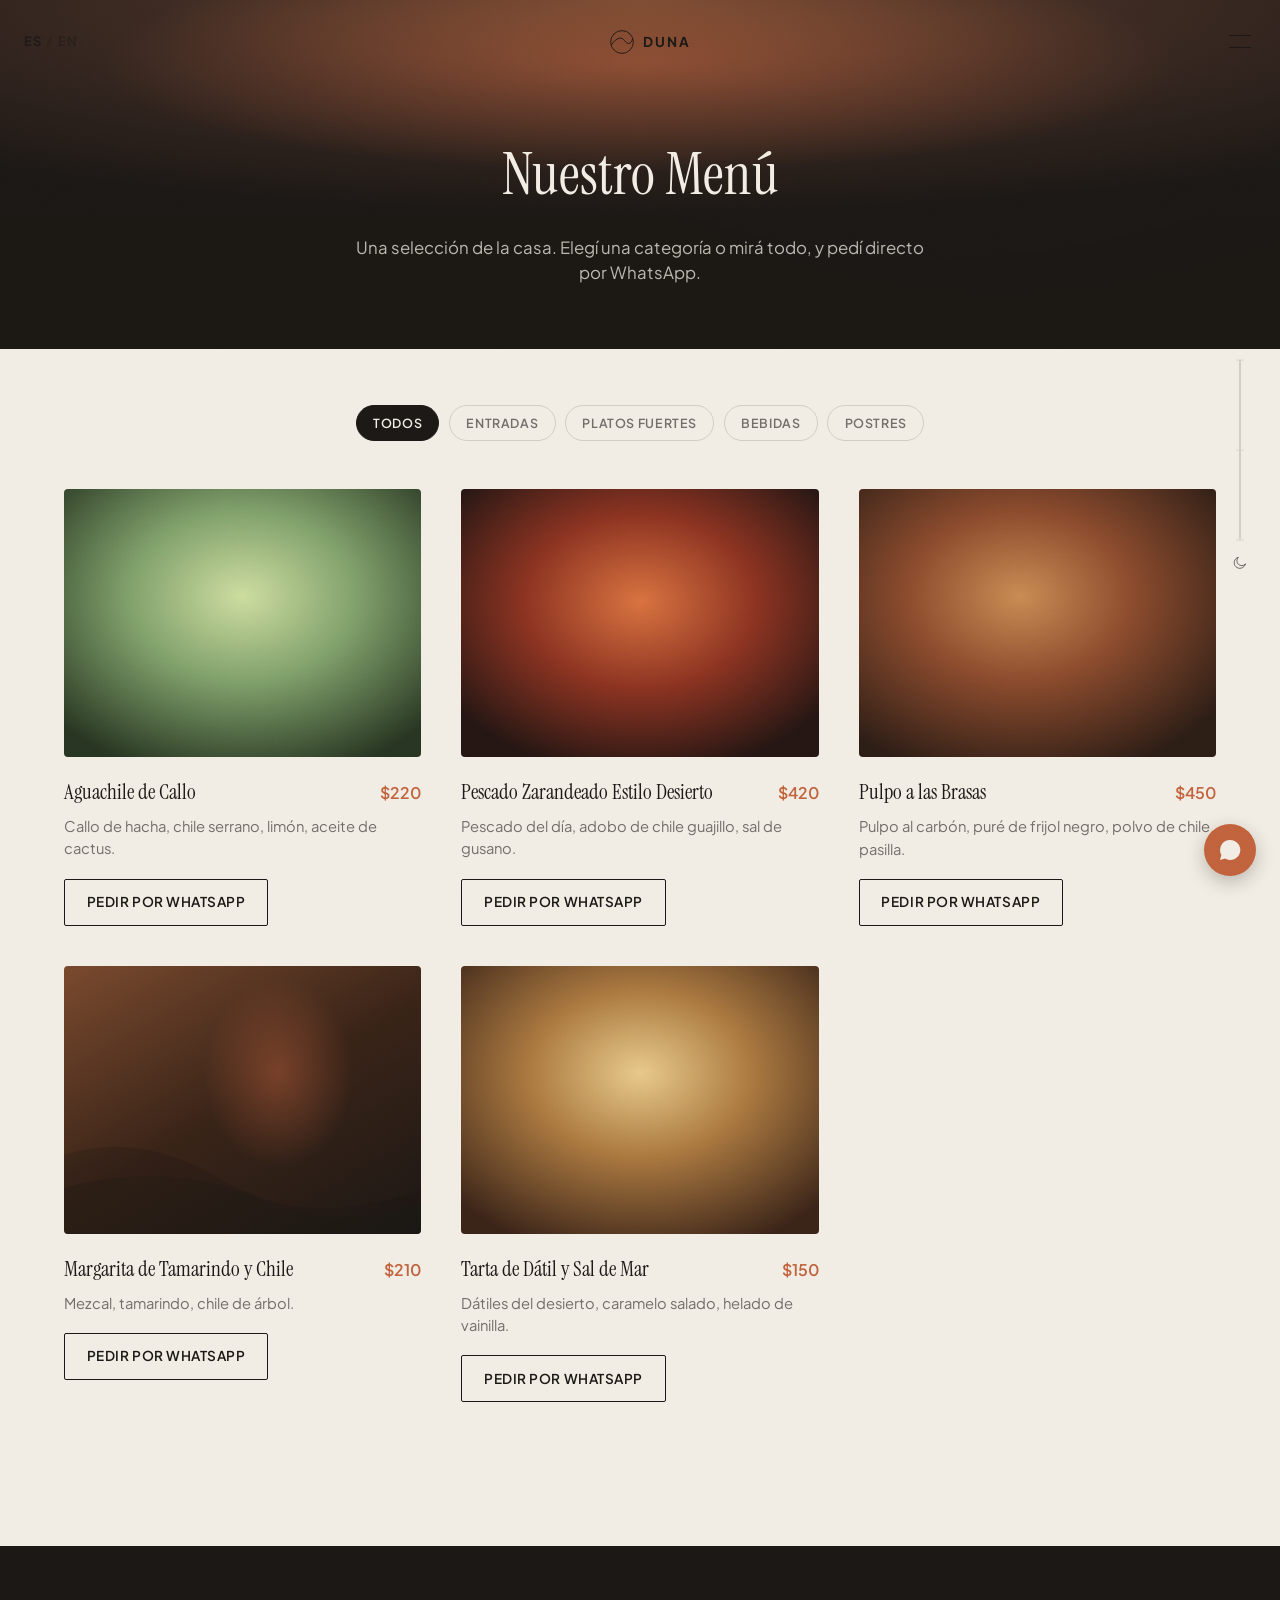
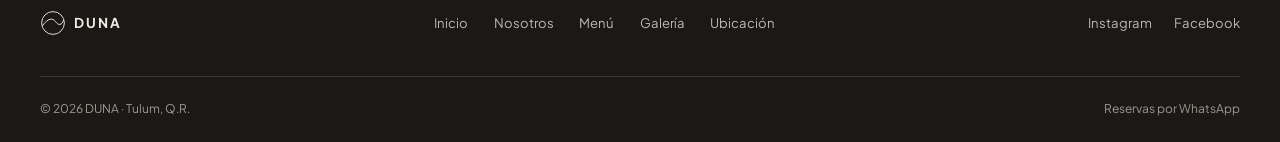
==== menu.html @ 4fc7c381 "Menú como página aparte, daybar con contraste dinámico, mobile más grande - Daybar: reemplaza texto " ====
<!DOCTYPE html>
<html lang="es">
<head>
<meta charset="UTF-8">
<meta name="viewport" content="width=device-width, initial-scale=1.0">
<title>Menú — DUNA</title>
<meta name="description" content="Menú de DUNA: cocina de autor en Tulum donde el desierto se encuentra con el mar. Pedí por WhatsApp.">
<link rel="icon" href="data:,">
<link rel="preconnect" href="https://fonts.googleapis.com">
<link rel="preconnect" href="https://fonts.gstatic.com" crossorigin>
<link href="https://fonts.googleapis.com/css2?family=Instrument+Serif:ital@0&family=Plus+Jakarta+Sans:wght@400;500;600;700&display=swap" rel="stylesheet">
<link rel="stylesheet" href="css/styles.css">
</head>
<body>

<svg style="display:none" aria-hidden="true">
  <symbol id="arc-motif" viewBox="0 0 120 32">
    <path d="M2 26 C 22 2, 42 2, 62 16 C 82 30, 102 30, 118 8" />
  </symbol>
</svg>

<div class="grain" aria-hidden="true"></div>

<div class="scroll-progress-mobile" aria-hidden="true"><span id="scrollProgressFill"></span></div>

<header class="site-header" id="siteHeader">
  <div class="header-inner">
    <button class="lang-toggle" id="langToggle" aria-label="Cambiar idioma / Change language">
      <span class="lang-opt" data-lang-btn="es">ES</span>
      <span class="lang-sep">/</span>
      <span class="lang-opt" data-lang-btn="en">EN</span>
    </button>

    <a href="index.html#inicio" class="header-logo" aria-label="DUNA — inicio">
      <svg class="logo-mark" viewBox="0 0 40 40" aria-hidden="true">
        <circle cx="20" cy="20" r="17.5"/>
        <path d="M4 24 C 12 12, 20 12, 24 18 C 28 24, 34 24, 36 16"/>
      </svg>
      <span class="logo-word">DUNA</span>
    </a>

    <button class="menu-toggle" id="menuToggle" aria-expanded="false" aria-controls="navOverlay" aria-label="Abrir menú">
      <span class="menu-toggle-lines"><span></span><span></span></span>
    </button>
  </div>
</header>

<aside class="daybar" id="dayBar" aria-hidden="true">
  <svg class="daybar-icon" viewBox="0 0 24 24" aria-hidden="true">
    <circle cx="12" cy="12" r="4"/>
    <path d="M12 2v3M12 19v3M4.2 4.2l2.1 2.1M17.7 17.7l2.1 2.1M2 12h3M19 12h3M4.2 19.8l2.1-2.1M17.7 6.3l2.1-2.1"/>
  </svg>
  <div class="daybar-track">
    <span class="daybar-tick" style="top:0%"></span>
    <span class="daybar-tick" style="top:50%"></span>
    <span class="daybar-tick" style="top:100%"></span>
    <div class="daybar-fill" id="dayFill" style="height:0%">
      <svg class="daybar-marker-arc" viewBox="0 0 24 8" aria-hidden="true"><path d="M1 6 C 6 1, 12 1, 23 6"/></svg>
    </div>
  </div>
  <svg class="daybar-icon" viewBox="0 0 24 24" aria-hidden="true">
    <path d="M20 14.5A8.5 8.5 0 1 1 9.5 4a7 7 0 0 0 10.5 10.5z"/>
  </svg>
</aside>

<div class="nav-overlay" id="navOverlay">
  <div class="nav-overlay-top">
    <a href="#" class="btn btn-outline nav-book" data-whatsapp="book">
      <span data-es="Reservar" data-en="Book now">Reservar</span>
    </a>
    <span class="nav-overlay-logo">DUNA</span>
    <button class="nav-close" id="navClose" aria-label="Cerrar menú">
      <svg viewBox="0 0 24 24" aria-hidden="true"><path d="M4 4l16 16M20 4L4 20"/></svg>
    </button>
  </div>

  <nav class="nav-links" aria-label="Navegación principal">
    <a href="index.html#inicio" class="nav-link" data-es="Inicio" data-en="Home">Inicio</a>
    <a href="index.html#nosotros" class="nav-link" data-es="Nosotros" data-en="About">Nosotros</a>
    <a href="menu.html" class="nav-link" data-es="Menú" data-en="Menu">Menú</a>
    <a href="index.html#galeria" class="nav-link" data-es="Galería" data-en="Gallery">Galería</a>
    <a href="index.html#eventos" class="nav-link" data-es="Eventos" data-en="Events">Eventos</a>
    <a href="index.html#ubicacion" class="nav-link" data-es="Ubicación" data-en="Location">Ubicación</a>
  </nav>

  <div class="nav-extra-links">
    <a href="https://instagram.com/duna.tulum" target="_blank" rel="noopener">INSTAGRAM ↗</a>
    <a href="#" data-whatsapp="gift"><span data-es="TARJETAS DE REGALO" data-en="GIFT CARDS">TARJETAS DE REGALO</span> ↗</a>
  </div>

  <div class="nav-feature">
    <div class="nav-feature-art art art--dune">
      <svg class="arc-icon big" viewBox="0 0 120 32" aria-hidden="true"><use href="#arc-motif"/></svg>
    </div>
    <div class="nav-feature-text">
      <span data-es="UN DIÁLOGO ENTRE" data-en="A DIALOGUE BETWEEN">UN DIÁLOGO ENTRE</span>
      <span data-es="MAR Y DESIERTO" data-en="SEA AND DESERT">MAR Y DESIERTO</span>
    </div>
  </div>
</div>

<main>

  <section class="menu-banner" data-daybar-theme="dark">
    <div class="art art--dusk menu-banner-art"></div>
    <div class="menu-banner-inner">
      <h1 data-es="Nuestro Menú" data-en="Our Menu">Nuestro Menú</h1>
      <p data-es="Una selección de la casa. Elegí una categoría o mirá todo, y pedí directo por WhatsApp." data-en="A house selection. Filter by category or see everything, and order straight through WhatsApp.">Una selección de la casa. Elegí una categoría o mirá todo, y pedí directo por WhatsApp.</p>
    </div>
  </section>

  <section class="section" data-daybar-theme="light" style="padding-top:3.5rem">
    <div class="menu-tabs" role="tablist" aria-label="Categorías del menú">
      <button class="menu-tab is-active" data-tab="all" data-es="Todos" data-en="All">Todos</button>
      <button class="menu-tab" data-tab="entradas" data-es="Entradas" data-en="Starters">Entradas</button>
      <button class="menu-tab" data-tab="fuertes" data-es="Platos Fuertes" data-en="Mains">Platos Fuertes</button>
      <button class="menu-tab" data-tab="bebidas" data-es="Bebidas" data-en="Drinks">Bebidas</button>
      <button class="menu-tab" data-tab="postres" data-es="Postres" data-en="Desserts">Postres</button>
    </div>

    <div class="dish-grid">

      <article class="dish-card" data-category="entradas">
        <div class="art art--dish-aguachile dish-card-art"></div>
        <div class="dish-card-row">
          <span class="dish-card-name" data-es="Aguachile de Callo" data-en="Bay Scallop Aguachile">Aguachile de Callo</span>
          <span class="dish-card-price">$220</span>
        </div>
        <p class="dish-card-desc" data-es="Callo de hacha, chile serrano, limón, aceite de cactus." data-en="Bay scallop, serrano chile, lime, cactus oil.">Callo de hacha, chile serrano, limón, aceite de cactus.</p>
        <a href="#" class="btn btn-outline" data-whatsapp="dish" data-dish-name="Aguachile de Callo">
          <span data-es="Pedir por WhatsApp" data-en="Order via WhatsApp">Pedir por WhatsApp</span>
        </a>
      </article>

      <article class="dish-card" data-category="fuertes">
        <div class="art art--dish-pescado dish-card-art"></div>
        <div class="dish-card-row">
          <span class="dish-card-name" data-es="Pescado Zarandeado Estilo Desierto" data-en="Desert-Style Zarandeado Fish">Pescado Zarandeado Estilo Desierto</span>
          <span class="dish-card-price">$420</span>
        </div>
        <p class="dish-card-desc" data-es="Pescado del día, adobo de chile guajillo, sal de gusano." data-en="Catch of the day, guajillo chile adobo, worm salt.">Pescado del día, adobo de chile guajillo, sal de gusano.</p>
        <a href="#" class="btn btn-outline" data-whatsapp="dish" data-dish-name="Pescado Zarandeado Estilo Desierto">
          <span data-es="Pedir por WhatsApp" data-en="Order via WhatsApp">Pedir por WhatsApp</span>
        </a>
      </article>

      <article class="dish-card" data-category="fuertes">
        <div class="art art--plate2 dish-card-art"></div>
        <div class="dish-card-row">
          <span class="dish-card-name" data-es="Pulpo a las Brasas" data-en="Charred Octopus">Pulpo a las Brasas</span>
          <span class="dish-card-price">$450</span>
        </div>
        <p class="dish-card-desc" data-es="Pulpo al carbón, puré de frijol negro, polvo de chile pasilla." data-en="Charcoal octopus, black bean purée, pasilla chile powder.">Pulpo al carbón, puré de frijol negro, polvo de chile pasilla.</p>
        <a href="#" class="btn btn-outline" data-whatsapp="dish" data-dish-name="Pulpo a las Brasas">
          <span data-es="Pedir por WhatsApp" data-en="Order via WhatsApp">Pedir por WhatsApp</span>
        </a>
      </article>

      <article class="dish-card" data-category="bebidas">
        <div class="art art--glass dish-card-art"></div>
        <div class="dish-card-row">
          <span class="dish-card-name" data-es="Margarita de Tamarindo y Chile" data-en="Tamarind &amp; Chile Margarita">Margarita de Tamarindo y Chile</span>
          <span class="dish-card-price">$210</span>
        </div>
        <p class="dish-card-desc" data-es="Mezcal, tamarindo, chile de árbol." data-en="Mezcal, tamarind, árbol chile.">Mezcal, tamarindo, chile de árbol.</p>
        <a href="#" class="btn btn-outline" data-whatsapp="dish" data-dish-name="Margarita de Tamarindo y Chile">
          <span data-es="Pedir por WhatsApp" data-en="Order via WhatsApp">Pedir por WhatsApp</span>
        </a>
      </article>

      <article class="dish-card" data-category="postres">
        <div class="art art--dish-tarta dish-card-art"></div>
        <div class="dish-card-row">
          <span class="dish-card-name" data-es="Tarta de Dátil y Sal de Mar" data-en="Date &amp; Sea Salt Tart">Tarta de Dátil y Sal de Mar</span>
          <span class="dish-card-price">$150</span>
        </div>
        <p class="dish-card-desc" data-es="Dátiles del desierto, caramelo salado, helado de vainilla." data-en="Desert dates, salted caramel, vanilla ice cream.">Dátiles del desierto, caramelo salado, helado de vainilla.</p>
        <a href="#" class="btn btn-outline" data-whatsapp="dish" data-dish-name="Tarta de Dátil y Sal de Mar">
          <span data-es="Pedir por WhatsApp" data-en="Order via WhatsApp">Pedir por WhatsApp</span>
        </a>
      </article>

    </div>
  </section>

</main>

<footer class="site-footer" data-daybar-theme="dark">
  <div class="footer-top">
    <div class="footer-brand">
      <svg class="logo-mark" viewBox="0 0 40 40" aria-hidden="true">
        <circle cx="20" cy="20" r="17.5"/>
        <path d="M4 24 C 12 12, 20 12, 24 18 C 28 24, 34 24, 36 16"/>
      </svg>
      <span class="logo-word">DUNA</span>
    </div>
    <nav class="footer-nav">
      <a href="index.html#inicio" data-es="Inicio" data-en="Home">Inicio</a>
      <a href="index.html#nosotros" data-es="Nosotros" data-en="About">Nosotros</a>
      <a href="menu.html" data-es="Menú" data-en="Menu">Menú</a>
      <a href="index.html#galeria" data-es="Galería" data-en="Gallery">Galería</a>
      <a href="index.html#ubicacion" data-es="Ubicación" data-en="Location">Ubicación</a>
    </nav>
    <div class="footer-social">
      <a href="https://instagram.com/duna.tulum" target="_blank" rel="noopener">Instagram</a>
      <a href="https://facebook.com/duna.tulum" target="_blank" rel="noopener">Facebook</a>
    </div>
  </div>
  <div class="footer-bottom">
    <span>© 2026 DUNA · Tulum, Q.R.</span>
    <span data-es="Reservas por WhatsApp" data-en="Reservations via WhatsApp">Reservas por WhatsApp</span>
  </div>
</footer>

<a href="#" class="whatsapp-float" id="whatsappFloat" data-whatsapp="book" aria-label="WhatsApp">
  <svg viewBox="0 0 24 24" aria-hidden="true">
    <path d="M17.5 14.4c-.3-.1-1.7-.9-2-1-.3-.1-.5-.1-.6.1-.2.3-.7 1-.9 1.1-.2.2-.3.2-.6.1-.3-.1-1.2-.4-2.3-1.4-.8-.7-1.4-1.6-1.6-1.9-.2-.3 0-.5.1-.6.1-.1.3-.3.4-.5.1-.2.2-.3.3-.5.1-.2 0-.4 0-.5C10.2 9 9.8 8 9.6 7.6c-.2-.4-.4-.3-.6-.3h-.5c-.2 0-.5.1-.7.3-.2.3-.9.9-.9 2.2s1 2.6 1.1 2.8c.1.2 2 3 4.8 4.2.7.3 1.2.5 1.6.6.7.2 1.3.2 1.8.1.5-.1 1.7-.7 2-1.4.2-.7.2-1.2.2-1.4-.1-.1-.3-.2-.6-.3z"/>
    <path d="M12 2a10 10 0 0 0-8.6 15L2 22l5.2-1.4A10 10 0 1 0 12 2z"/>
  </svg>
</a>

<script src="js/main.js"></script>
</body>
</html>
---- css/styles.css ----
/* ===== Variables ===== */
:root{
  --ink:#1c1815;
  --ink-70:rgba(28,24,21,.72);
  --ink-60:rgba(28,24,21,.6);
  --ink-15:rgba(28,24,21,.15);
  --cream:#f2ede4;
  --cream-soft:#e9e1d3;
  --terracotta:#c1633d;
  --terracotta-dark:#a14e30;
  --sand:#d8c9b3;
  --olive:#6b7355;
  --cream-70:rgba(242,237,228,.75);
  --cream-60:rgba(242,237,228,.6);
  --font-display:'Instrument Serif', Georgia, serif;
  --font-body:'Plus Jakarta Sans', -apple-system, sans-serif;
  --header-h:84px;
}

*,*::before,*::after{box-sizing:border-box}
html{scroll-behavior:smooth}
body{
  margin:0;
  background:var(--cream);
  color:var(--ink);
  font-family:var(--font-body);
  font-size:16px;
  line-height:1.5;
  -webkit-font-smoothing:antialiased;
}
h1,h2,h3{
  font-family:var(--font-display);
  font-weight:400;
  line-height:1.08;
  margin:0 0 .5em;
  letter-spacing:.002em;
}
p{margin:0 0 1em}
a{color:inherit;text-decoration:none}
ul{list-style:none;margin:0;padding:0}
dl{margin:0}
dt{font-weight:600;margin-top:1.1em;font-size:.8rem;letter-spacing:.06em;text-transform:uppercase;color:var(--ink-60)}
dd{margin:.2em 0 0}
img,svg{display:block;max-width:100%}
button{font:inherit;background:none;border:0;cursor:pointer;color:inherit;padding:0}
.muted{color:var(--ink-60)}

/* ===== Grain overlay ===== */
.grain{
  position:fixed;inset:0;pointer-events:none;z-index:9000;opacity:.035;
  mix-blend-mode:overlay;
  background-image:url("data:image/svg+xml;utf8,<svg xmlns='http://www.w3.org/2000/svg' width='140' height='140'><filter id='n'><feTurbulence type='fractalNoise' baseFrequency='0.85' numOctaves='2' stitchTiles='stitch'/></filter><rect width='100%25' height='100%25' filter='url(%23n)'/></svg>");
}

/* ===== Buttons ===== */
.btn{
  display:inline-flex;align-items:center;gap:.5em;
  padding:.9em 1.6em;
  border-radius:2px;
  font-size:.85rem;
  font-weight:600;
  letter-spacing:.04em;
  text-transform:uppercase;
  border:1px solid transparent;
  transition:background .2s ease, color .2s ease, border-color .2s ease;
}
.btn-primary{background:var(--terracotta);color:var(--cream);}
.btn-primary:hover{background:var(--terracotta-dark)}
.btn-outline{border-color:var(--ink);color:var(--ink)}
.btn-outline:hover{background:var(--ink);color:var(--cream)}
.btn-on-dark.btn-outline{border-color:var(--cream);color:var(--cream)}
.btn-on-dark.btn-outline:hover{background:var(--cream);color:var(--ink)}

.arc-icon{width:28px;height:8px}
.arc-icon path{fill:none;stroke:currentColor;stroke-width:1.6;stroke-linecap:round}
.arc-icon.big{width:100%;height:auto}

/* ===== Section rhythm ===== */
section[id]{scroll-margin-top:var(--header-h)}
.section{padding:7rem 1.5rem}
.section > h2{font-size:clamp(2rem,4vw,2.6rem);text-align:center;margin-bottom:2.5rem}

/* ===== Art panels (stand-ins for real photography) ===== */
.art{
  position:relative;
  overflow:hidden;
  background:var(--ink);
}
.art::after{
  content:"";position:absolute;inset:0;
  background-image:url("data:image/svg+xml;utf8,<svg xmlns='http://www.w3.org/2000/svg' width='140' height='140'><filter id='n'><feTurbulence type='fractalNoise' baseFrequency='0.85' numOctaves='2' stitchTiles='stitch'/></filter><rect width='100%25' height='100%25' filter='url(%23n)'/></svg>");
  opacity:.05;mix-blend-mode:overlay;pointer-events:none;
}
.art::before{content:"";position:absolute;left:0;right:0;bottom:0;height:38%;
  background-repeat:no-repeat;background-position:bottom center;background-size:140% auto;
  background-image:url("data:image/svg+xml;utf8,<svg xmlns='http://www.w3.org/2000/svg' viewBox='0 0 400 100'><path d='M0 70 C 60 20, 120 20, 180 55 C 240 90, 300 90, 400 40 L400 100 L0 100 Z' fill='rgba(28,24,21,0.35)'/><path d='M0 85 C 80 45, 160 45, 220 75 C 300 105, 340 70, 400 60 L400 100 L0 100 Z' fill='rgba(28,24,21,0.55)'/></svg>");
  opacity:.6;
}

.art--dusk{background:radial-gradient(120% 90% at 50% 0%, #6a4630 0%, #3c2a22 32%, var(--ink) 68%);}
.art--dusk::after{background-image:radial-gradient(60% 45% at 50% 18%, rgba(193,99,61,.55), transparent 70%);opacity:1;mix-blend-mode:normal;}

.art--interior{background:linear-gradient(160deg, #4a3a2c 0%, #221a15 60%, var(--ink) 100%);}
.art--interior::after{background-image:radial-gradient(45% 35% at 70% 25%, rgba(216,201,179,.35), transparent 70%);opacity:1;mix-blend-mode:normal;}

.art--plate{background:radial-gradient(75% 75% at 50% 45%, #d8c9b3 0%, #b98a5f 38%, #6b4530 66%, #2b1c14 100%);}
.art--plate::before{opacity:0}

.art--plate2{background:radial-gradient(70% 70% at 45% 40%, #c98a52 0%, #8a4a2c 45%, #2b1c14 100%);}
.art--plate2::before{opacity:0}

.art--dune{background:linear-gradient(160deg,#caa06b 0%, #935f38 45%, #3a2418 100%);}
.art--dune::before{opacity:.8}

.art--wave{background:linear-gradient(170deg,#3f5450 0%, #223330 55%, var(--ink) 100%);}
.art--wave::after{
  background-image:url("data:image/svg+xml;utf8,<svg xmlns='http://www.w3.org/2000/svg' viewBox='0 0 200 100'><path d='M0 20 Q 25 5 50 20 T 100 20 T 150 20 T 200 20' stroke='rgba(242,237,228,0.25)' fill='none' stroke-width='1.4'/><path d='M0 45 Q 25 30 50 45 T 100 45 T 150 45 T 200 45' stroke='rgba(242,237,228,0.2)' fill='none' stroke-width='1.4'/><path d='M0 70 Q 25 55 50 70 T 100 70 T 150 70 T 200 70' stroke='rgba(242,237,228,0.15)' fill='none' stroke-width='1.4'/></svg>");
  opacity:1;mix-blend-mode:normal;background-size:cover;
}

.art--glass{background:linear-gradient(150deg,#7a4a2e 0%, #3a2418 50%, var(--ink) 100%);}
.art--glass::after{background-image:radial-gradient(30% 50% at 60% 40%, rgba(193,99,61,.45), transparent 70%);opacity:1;mix-blend-mode:normal;}

.art--interior2{background:linear-gradient(200deg,#5c4632 0%, #2a2018 55%, var(--ink) 100%);}
.art--interior2::after{background-image:radial-gradient(50% 40% at 30% 70%, rgba(107,115,85,.3), transparent 70%);opacity:1;mix-blend-mode:normal;}

.art--citrus{background:radial-gradient(65% 65% at 55% 45%, #e0b25a 0%, #c1633d 50%, #3a2418 100%);}
.art--citrus::before{opacity:0}

.art--dish-aguachile{background:radial-gradient(70% 70% at 50% 40%, #cddd9e 0%, #7fa06a 45%, #263420 100%);}
.art--dish-aguachile::before{opacity:0}

.art--dish-pescado{background:radial-gradient(65% 65% at 50% 42%, #d9713f 0%, #8a3220 50%, #241512 100%);}
.art--dish-pescado::before{opacity:0}

.art--dish-tarta{background:radial-gradient(70% 70% at 50% 40%, #e8c98a 0%, #a9773f 45%, #3a2418 100%);}
.art--dish-tarta::before{opacity:0}

/* ===== Header ===== */
.site-header{
  position:fixed;top:0;left:0;right:0;z-index:200;
  height:var(--header-h);
  display:flex;align-items:center;
  transition:background .25s ease, box-shadow .25s ease;
}
.site-header.scrolled{
  background:var(--cream-70);
  backdrop-filter:blur(10px);
  box-shadow:0 1px 0 var(--ink-15);
}
.header-inner{
  width:100%;max-width:1400px;margin:0 auto;padding:0 1.5rem;
  display:flex;align-items:center;justify-content:space-between;
}
.lang-toggle{display:flex;align-items:center;gap:.4em;font-size:.8rem;font-weight:600;letter-spacing:.05em}
.lang-opt{opacity:.45;transition:opacity .2s ease}
.lang-opt.active{opacity:1}
.lang-sep{opacity:.35}

.header-logo{display:flex;align-items:center;gap:.5em}
.logo-mark{width:26px;height:26px}
.logo-mark circle{fill:none;stroke:currentColor;stroke-width:1.4}
.logo-mark path{fill:none;stroke:currentColor;stroke-width:1.4;stroke-linecap:round}
.logo-word{font-family:var(--font-body);font-weight:700;font-size:.85rem;letter-spacing:.14em}

.menu-toggle{width:32px;height:32px;display:flex;align-items:center;justify-content:center}
.menu-toggle-lines{position:relative;width:22px;height:14px}
.menu-toggle-lines span{
  position:absolute;left:0;right:0;height:1.4px;background:currentColor;
  transition:transform .3s ease, top .3s ease, opacity .3s ease;
}
.menu-toggle-lines span:first-child{top:0}
.menu-toggle-lines span:last-child{top:12px}
.menu-toggle[aria-expanded="true"] .menu-toggle-lines span:first-child{top:6px;transform:rotate(45deg)}
.menu-toggle[aria-expanded="true"] .menu-toggle-lines span:last-child{top:6px;transform:rotate(-45deg)}

/* ===== Day / scroll progress bar ===== */
.daybar{
  position:fixed;right:2rem;top:50%;transform:translateY(-50%);
  z-index:150;
  display:flex;flex-direction:column;align-items:center;gap:.9rem;
  color:var(--ink-70);
  pointer-events:none;
  transition:color .3s ease;
}
.daybar.is-dark{color:var(--cream-70)}
.daybar-icon{width:16px;height:16px;flex-shrink:0}
.daybar-icon circle,.daybar-icon path{fill:none;stroke:currentColor;stroke-width:1.3;stroke-linecap:round}
.daybar-track{position:relative;width:2px;height:180px;background:currentColor;opacity:.2;border-radius:2px}
.daybar-tick{position:absolute;left:-3px;width:8px;height:1px;background:currentColor;opacity:.7}
.daybar-fill{
  position:absolute;left:0;top:0;width:100%;height:0%;
  background:currentColor;opacity:1;border-radius:2px;
  transition:height .05s linear;
}
.daybar-marker-arc{
  position:absolute;left:50%;bottom:0;transform:translate(-50%,50%);
  width:22px;height:8px;color:var(--terracotta);
}
.daybar-marker-arc path{fill:none;stroke:currentColor;stroke-width:2;stroke-linecap:round}

.scroll-progress-mobile{display:none}

body.nav-locked .daybar{opacity:0;pointer-events:none}

/* ===== Fullscreen nav overlay ===== */
.nav-overlay{
  position:fixed;inset:0;z-index:500;
  background:var(--cream);
  display:flex;flex-direction:column;
  padding:1.5rem;
  opacity:0;visibility:hidden;transform:translateY(-8px);
  transition:opacity .35s ease, transform .35s ease, visibility 0s linear .35s;
  overflow-y:auto;
}
.nav-overlay.is-open{
  opacity:1;visibility:visible;transform:translateY(0);
  transition:opacity .35s ease, transform .35s ease;
}
.nav-overlay-top{
  display:flex;align-items:center;justify-content:space-between;
  padding-bottom:1.5rem;border-bottom:1px solid var(--ink-15);
}
.nav-overlay-logo{font-family:var(--font-display);font-size:1.4rem;letter-spacing:.06em}
.nav-close{width:32px;height:32px;display:flex;align-items:center;justify-content:center}
.nav-close svg{width:20px;height:20px}
.nav-close path{fill:none;stroke:currentColor;stroke-width:1.6;stroke-linecap:round}

.nav-links{
  display:flex;flex-direction:column;align-items:center;
  gap:.4rem;padding:2.5rem 0 1.5rem;
}
.nav-link{
  font-family:var(--font-display);
  font-size:clamp(1.8rem,5vw,2.6rem);
  padding:.25em 0;
  position:relative;
  transition:opacity .2s ease;
}
.nav-link::after{
  content:"";position:absolute;left:8%;right:8%;bottom:.12em;height:6px;
  background-image:url("data:image/svg+xml;utf8,<svg xmlns='http://www.w3.org/2000/svg' viewBox='0 0 120 12'><path d='M2 8 C 20 2, 40 2, 60 7 C 80 12, 100 12, 118 4' fill='none' stroke='%23c1633d' stroke-width='2'/></svg>");
  background-repeat:no-repeat;background-size:100% 100%;
  opacity:0;transform:scaleX(.85);transform-origin:center;
  transition:opacity .2s ease, transform .2s ease;
}
.nav-link:hover::after,.nav-link:focus-visible::after{opacity:1;transform:scaleX(1)}

.nav-extra-links{
  display:flex;justify-content:center;gap:2rem;
  font-size:.78rem;font-weight:600;letter-spacing:.08em;
  padding-bottom:2rem;color:var(--ink-60);
}

.nav-feature{
  position:relative;margin-top:auto;border-radius:4px;overflow:hidden;
  min-height:220px;display:flex;align-items:center;justify-content:center;
}
.nav-feature-art{position:absolute;inset:0}
.nav-feature-art .arc-icon.big{position:absolute;left:50%;top:50%;width:60%;transform:translate(-50%,-50%);color:var(--cream);opacity:.9}
.nav-feature-text{
  position:relative;z-index:2;width:100%;
  display:flex;justify-content:space-between;align-items:center;
  padding:0 1.5rem;color:var(--cream);
  font-size:.75rem;font-weight:600;letter-spacing:.1em;text-transform:uppercase;
}

/* ===== Hero ===== */
.hero{
  position:relative;min-height:100vh;
  display:flex;align-items:flex-end;
  overflow:hidden;
}
.hero-art{position:absolute;inset:0}
.hero-content{
  position:relative;z-index:2;
  padding:0 1.5rem 6rem;
  max-width:640px;
  color:var(--cream);
}
.hero-content h1{font-size:clamp(2.6rem,6.5vw,4.6rem);color:var(--cream)}
.hero-content p{color:var(--cream-70);font-size:1.05rem;max-width:38ch}
.hero-scroll-cue{
  position:absolute;left:1.5rem;bottom:2rem;z-index:2;
  display:flex;align-items:center;gap:.6rem;
  color:var(--cream-60);font-size:.72rem;letter-spacing:.08em;text-transform:uppercase;
}
.hero-scroll-cue .arc-icon{color:var(--cream-60)}

/* ===== About ===== */
.about-grid{
  max-width:1200px;margin:0 auto;
  display:grid;grid-template-columns:.9fr 1.1fr;gap:4rem;align-items:center;
}
.about-art{aspect-ratio:4/5;border-radius:4px}
.about-copy h2{font-size:clamp(2rem,4.2vw,2.8rem)}
.about-copy p{font-size:1.05rem;max-width:52ch}
.about-stats{display:flex;gap:2.5rem;margin-top:2rem;flex-wrap:wrap}
.about-stats strong{display:block;font-family:var(--font-display);font-size:2rem}
.about-stats span{font-size:.78rem;color:var(--ink-60);max-width:14ch;display:block}

/* ===== Menu preview (home) ===== */
.menu-preview{background:var(--terracotta);color:var(--cream);padding:0}
.menu-preview-grid{display:grid;grid-template-columns:.85fr 1.15fr}
.menu-preview-art{min-height:440px}
.menu-preview-content{padding:5.5rem 4rem}
.eyebrow{
  display:block;font-size:.75rem;font-weight:700;letter-spacing:.14em;
  text-transform:uppercase;color:var(--cream-70);margin-bottom:1rem;
}
.menu-preview-content h2{font-size:clamp(2.2rem,4.4vw,3.2rem);color:var(--cream);max-width:14ch}
.menu-intro{color:var(--cream-70);font-size:1.05rem;max-width:52ch;margin-bottom:2.5rem}
.menu-preview-list{border-top:1px solid rgba(242,237,228,.25);margin-bottom:2.5rem}
.menu-preview-list li{
  display:flex;justify-content:space-between;gap:1rem;
  padding:1rem 0;border-bottom:1px solid rgba(242,237,228,.18);font-weight:600;
}
.menu-preview-list .menu-item-price{color:var(--cream-70);white-space:nowrap}

/* ===== Menu page (menu.html): banner, tabs, dish cards ===== */
.menu-banner{position:relative;overflow:hidden;padding:9rem 1.5rem 4rem;color:var(--cream)}
.menu-banner-art{position:absolute;inset:0}
.menu-banner-inner{position:relative;z-index:2;max-width:700px;margin:0 auto;text-align:center}
.menu-banner-inner h1{color:var(--cream);font-size:clamp(2.4rem,5.5vw,3.6rem)}
.menu-banner-inner p{color:var(--cream-70);font-size:1.05rem;max-width:48ch;margin:0 auto}

.menu-tabs{
  display:flex;flex-wrap:wrap;justify-content:center;gap:.6rem;
  max-width:1100px;margin:0 auto 3rem;padding:0 1.5rem;
}
.menu-tab{
  padding:.6em 1.3em;border:1px solid var(--ink-15);border-radius:999px;
  font-size:.78rem;font-weight:600;letter-spacing:.05em;text-transform:uppercase;
  color:var(--ink-60);transition:background .2s ease,color .2s ease,border-color .2s ease;
}
.menu-tab:hover{border-color:var(--ink)}
.menu-tab.is-active{background:var(--ink);border-color:var(--ink);color:var(--cream)}

.dish-grid{
  display:grid;grid-template-columns:repeat(3,1fr);gap:2.5rem;
  max-width:1200px;margin:0 auto;padding:0 1.5rem 2rem;
}
.dish-card{display:flex;flex-direction:column}
.dish-card.is-hidden{display:none}
.dish-card-art{aspect-ratio:4/3;border-radius:4px;margin-bottom:1.2rem}
.dish-card-row{display:flex;justify-content:space-between;gap:1rem;align-items:baseline}
.dish-card-name{font-family:var(--font-display);font-size:1.3rem}
.dish-card-price{font-weight:600;color:var(--terracotta);white-space:nowrap}
.dish-card-desc{color:var(--ink-60);font-size:.92rem;margin:.5rem 0 1.2rem}
.dish-card .btn{align-self:flex-start}

/* ===== Gallery ===== */
.gallery-scroll{
  display:flex;gap:1.2rem;overflow-x:auto;
  padding:.5rem 1.5rem 1.5rem;
  scroll-snap-type:x mandatory;
  max-width:1400px;margin:0 auto;
}
.gallery-item{
  flex:0 0 auto;width:min(72vw,340px);aspect-ratio:3/4;
  border-radius:4px;scroll-snap-align:start;position:relative;margin:0;
}
.gallery-item figcaption{
  position:absolute;left:1.1rem;bottom:1rem;z-index:2;
  color:var(--cream);font-size:.82rem;font-weight:600;letter-spacing:.02em;
}

/* ===== Events ===== */
.events-section{position:relative;color:var(--cream);padding:8rem 1.5rem;overflow:hidden}
.events-art{position:absolute;inset:0}
.events-inner{position:relative;z-index:2;max-width:640px;margin:0 auto;text-align:center}
.events-inner h2{color:var(--cream)}
.events-inner p{color:var(--cream-70);font-size:1.05rem}
.events-inner .btn{margin-top:1rem}

/* ===== Location ===== */
.location-grid{
  max-width:1200px;margin:0 auto;
  display:grid;grid-template-columns:.8fr 1.2fr;gap:4rem;align-items:start;
}
.location-info .btn{margin-top:2rem}
.location-map{aspect-ratio:4/3;border-radius:4px;overflow:hidden;border:1px solid var(--ink-15);background:var(--sand)}
.location-map iframe{width:100%;height:100%;border:0;filter:grayscale(.15) contrast(1.02)}

/* ===== Footer ===== */
.site-footer{background:var(--ink);color:var(--cream);padding:4rem 1.5rem 1.5rem}
.footer-top{
  max-width:1200px;margin:0 auto;
  display:flex;flex-wrap:wrap;gap:2.5rem;justify-content:space-between;align-items:center;
  padding-bottom:2.5rem;border-bottom:1px solid rgba(242,237,228,.15);
}
.footer-brand{display:flex;align-items:center;gap:.5em}
.footer-brand .logo-word{letter-spacing:.14em;font-size:.85rem;font-weight:700}
.footer-nav{display:flex;gap:1.6rem;flex-wrap:wrap;font-size:.82rem;color:var(--cream-70)}
.footer-social{display:flex;gap:1.4rem;font-size:.82rem;color:var(--cream-70)}
.footer-bottom{
  max-width:1200px;margin:0 auto;padding-top:1.4rem;
  display:flex;justify-content:space-between;flex-wrap:wrap;gap:.5rem;
  font-size:.75rem;color:var(--cream-60);
}

/* ===== WhatsApp float ===== */
.whatsapp-float{
  position:fixed;right:1.5rem;bottom:1.5rem;z-index:180;
  width:52px;height:52px;border-radius:50%;
  background:var(--terracotta);color:var(--cream);
  display:flex;align-items:center;justify-content:center;
  box-shadow:0 6px 18px rgba(28,24,21,.25);
  opacity:0;transform:translateY(12px) scale(.9);pointer-events:none;
  transition:opacity .25s ease, transform .25s ease, background .2s ease;
}
.whatsapp-float.visible{opacity:1;transform:translateY(0) scale(1);pointer-events:auto}
.whatsapp-float:hover{background:var(--terracotta-dark)}
.whatsapp-float svg{width:24px;height:24px;fill:currentColor}

/* ===== Responsive ===== */
@media (max-width:960px){
  .about-grid,.location-grid{grid-template-columns:1fr;gap:2.5rem}
  .about-art{aspect-ratio:16/9}
  .menu-preview-grid{grid-template-columns:1fr}
  .menu-preview-art{height:38vh;min-height:260px}
  .menu-preview-content{padding:3.5rem 1.75rem}
  .menu-banner-inner{padding:3.5rem 1.75rem}
  .dish-grid{grid-template-columns:repeat(2,1fr)}
}

@media (max-width:760px){
  :root{--header-h:68px}
  .daybar{display:none}
  .scroll-progress-mobile{
    display:block;position:fixed;top:var(--header-h);left:0;right:0;height:2px;
    background:var(--ink-15);z-index:150;
  }
  .scroll-progress-mobile span{display:block;height:100%;width:0;background:var(--terracotta);transition:width .05s linear}
  body.nav-locked .scroll-progress-mobile{opacity:0}
  .section{padding:4.5rem 1.25rem}
  .hero-content{padding:0 1.25rem 4.5rem}
  .about-stats{gap:1.6rem}
  .dish-grid{grid-template-columns:1fr;gap:2.2rem}
  .menu-banner{padding:8rem 1.25rem 3.5rem}

  /* barra superior con más área táctil y texto más legible */
  .lang-toggle{font-size:1rem;gap:.5em;padding:.5em .2em}
  .logo-mark{width:30px;height:30px}
  .menu-toggle{width:44px;height:44px}
  .menu-toggle-lines{width:26px;height:16px}
  .menu-toggle-lines span{height:1.8px}
  .menu-toggle-lines span:last-child{top:14px}
  .menu-toggle[aria-expanded="true"] .menu-toggle-lines span:first-child{top:7px}
  .menu-toggle[aria-expanded="true"] .menu-toggle-lines span:last-child{top:7px}

  /* links del menú desplegable más grandes */
  .nav-links{gap:.2rem}
  .nav-link{font-size:clamp(2.1rem,7.5vw,2.6rem)}
  .nav-extra-links{flex-direction:column;align-items:center;gap:1rem;font-size:.9rem}
  .nav-overlay-logo{font-size:1.6rem}
}

@media (max-width:480px){
  .header-inner{padding:0 1.1rem}
  .logo-word{display:none}
  .hero-content h1{font-size:2.1rem}
  .about-stats{flex-direction:column;gap:1.2rem}
  .footer-top{flex-direction:column;align-items:flex-start}
  .nav-feature-text{flex-direction:column;align-items:flex-start;gap:.4rem}
}
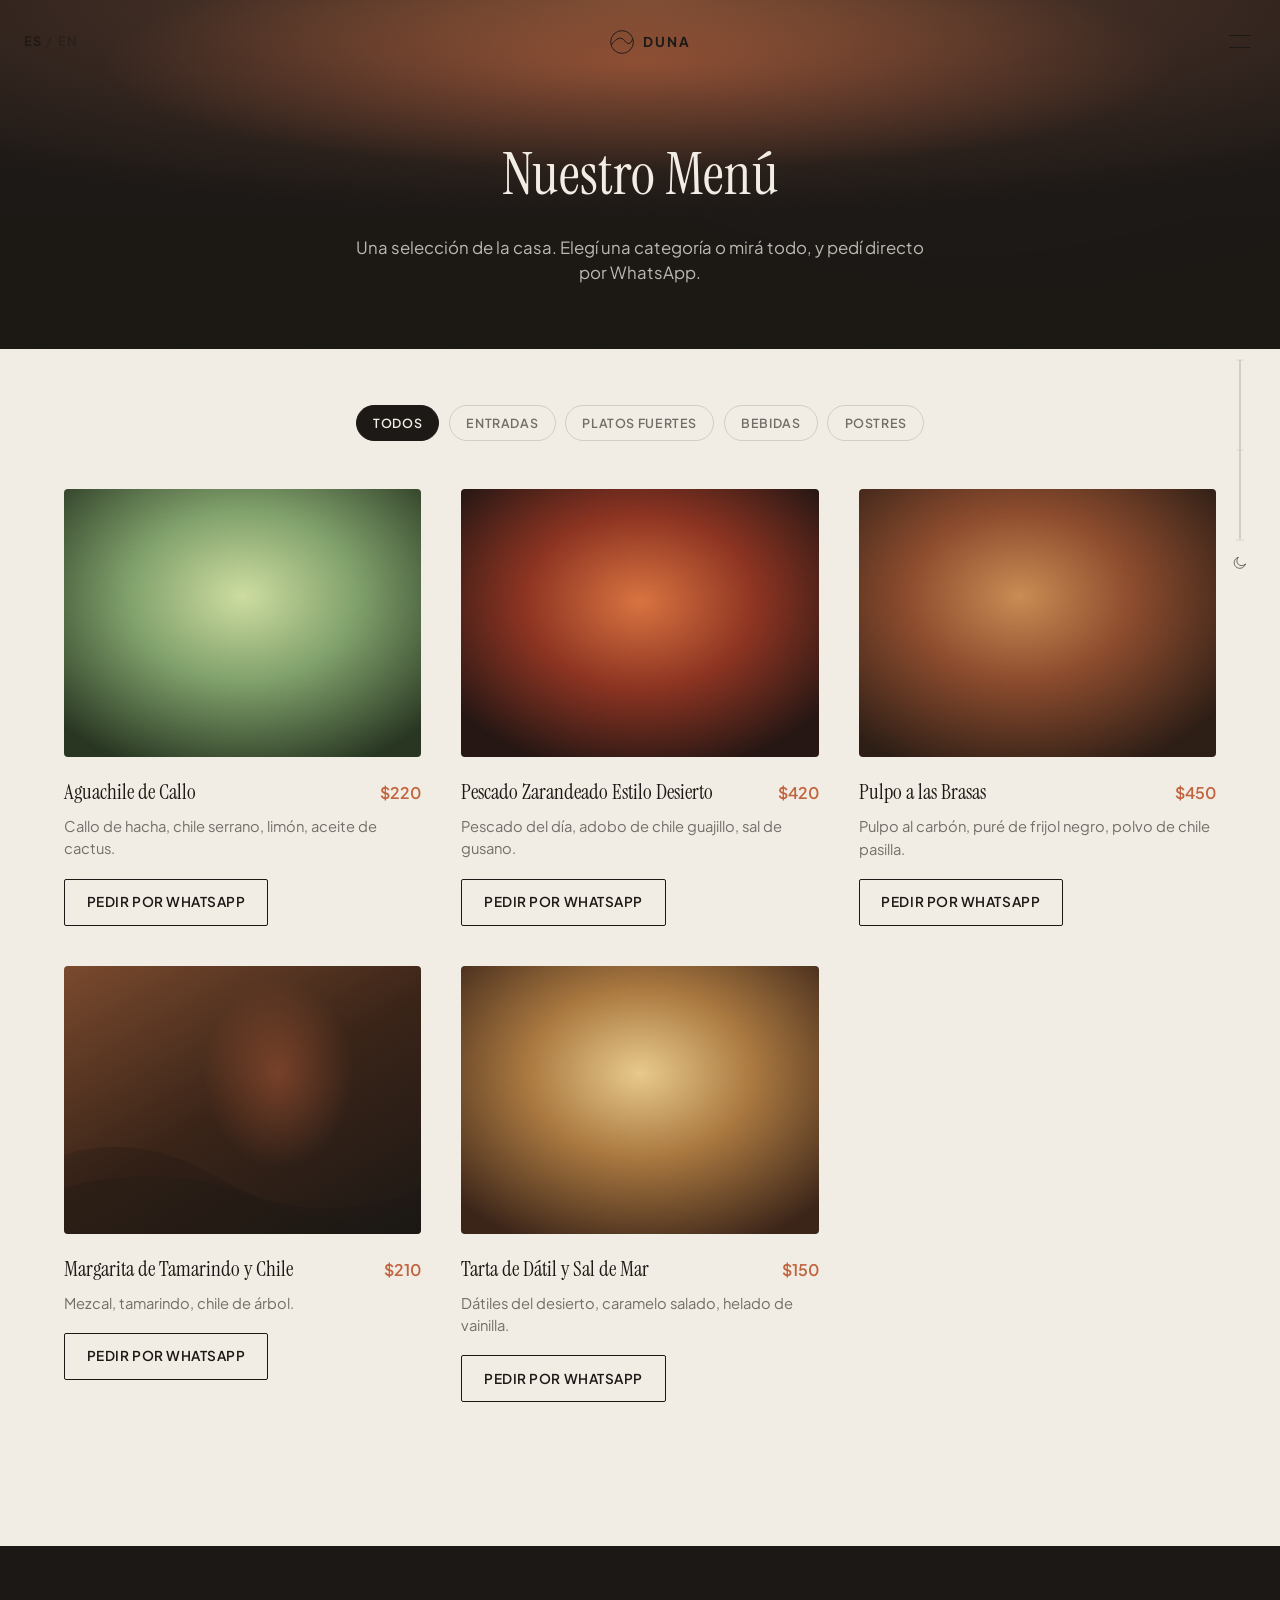
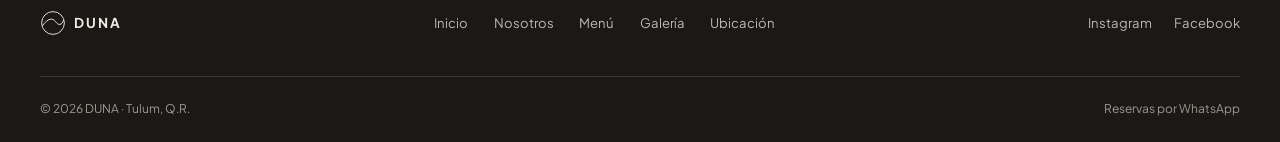
==== commit 8c46d18e: "Elimina el botón flotante de WhatsApp Queda redundante con el botón de Reservar, que ya cubre esa fu" ====
--- a/menu.html
+++ b/menu.html
@@ -9,7 +9,7 @@
 <link rel="preconnect" href="https://fonts.googleapis.com">
 <link rel="preconnect" href="https://fonts.gstatic.com" crossorigin>
 <link href="https://fonts.googleapis.com/css2?family=Instrument+Serif:ital@0&family=Plus+Jakarta+Sans:wght@400;500;600;700&display=swap" rel="stylesheet">
-<link rel="stylesheet" href="css/styles.css">
+<link rel="stylesheet" href="css/styles.css?v=7">
 </head>
 <body>
 
@@ -65,7 +65,7 @@
 
 <div class="nav-overlay" id="navOverlay">
   <div class="nav-overlay-top">
-    <a href="#" class="btn btn-outline nav-book" data-whatsapp="book">
+    <a href="#" class="btn btn-outline nav-book" data-whatsapp="book" data-booking-trigger="true">
       <span data-es="Reservar" data-en="Book now">Reservar</span>
     </a>
     <span class="nav-overlay-logo">DUNA</span>
@@ -81,6 +81,9 @@
     <a href="index.html#galeria" class="nav-link" data-es="Galería" data-en="Gallery">Galería</a>
     <a href="index.html#eventos" class="nav-link" data-es="Eventos" data-en="Events">Eventos</a>
     <a href="index.html#ubicacion" class="nav-link" data-es="Ubicación" data-en="Location">Ubicación</a>
+    <button class="nav-link" id="discoverOpenBtn" type="button">
+      <span data-es="¿Qué pido?" data-en="What should I order?">¿Qué pido?</span>
+    </button>
   </nav>
 
   <div class="nav-extra-links">
@@ -103,14 +106,14 @@
 
   <section class="menu-banner" data-daybar-theme="dark">
     <div class="art art--dusk menu-banner-art"></div>
-    <div class="menu-banner-inner">
+    <div class="menu-banner-inner reveal">
       <h1 data-es="Nuestro Menú" data-en="Our Menu">Nuestro Menú</h1>
       <p data-es="Una selección de la casa. Elegí una categoría o mirá todo, y pedí directo por WhatsApp." data-en="A house selection. Filter by category or see everything, and order straight through WhatsApp.">Una selección de la casa. Elegí una categoría o mirá todo, y pedí directo por WhatsApp.</p>
     </div>
   </section>
 
   <section class="section" data-daybar-theme="light" style="padding-top:3.5rem">
-    <div class="menu-tabs" role="tablist" aria-label="Categorías del menú">
+    <div class="menu-tabs reveal" role="tablist" aria-label="Categorías del menú">
       <button class="menu-tab is-active" data-tab="all" data-es="Todos" data-en="All">Todos</button>
       <button class="menu-tab" data-tab="entradas" data-es="Entradas" data-en="Starters">Entradas</button>
       <button class="menu-tab" data-tab="fuertes" data-es="Platos Fuertes" data-en="Mains">Platos Fuertes</button>
@@ -120,7 +123,7 @@
 
     <div class="dish-grid">
 
-      <article class="dish-card" data-category="entradas">
+      <article class="dish-card reveal" data-category="entradas">
         <div class="art art--dish-aguachile dish-card-art"></div>
         <div class="dish-card-row">
           <span class="dish-card-name" data-es="Aguachile de Callo" data-en="Bay Scallop Aguachile">Aguachile de Callo</span>
@@ -132,7 +135,7 @@
         </a>
       </article>
 
-      <article class="dish-card" data-category="fuertes">
+      <article class="dish-card reveal" data-category="fuertes">
         <div class="art art--dish-pescado dish-card-art"></div>
         <div class="dish-card-row">
           <span class="dish-card-name" data-es="Pescado Zarandeado Estilo Desierto" data-en="Desert-Style Zarandeado Fish">Pescado Zarandeado Estilo Desierto</span>
@@ -144,7 +147,7 @@
         </a>
       </article>
 
-      <article class="dish-card" data-category="fuertes">
+      <article class="dish-card reveal" data-category="fuertes">
         <div class="art art--plate2 dish-card-art"></div>
         <div class="dish-card-row">
           <span class="dish-card-name" data-es="Pulpo a las Brasas" data-en="Charred Octopus">Pulpo a las Brasas</span>
@@ -156,7 +159,7 @@
         </a>
       </article>
 
-      <article class="dish-card" data-category="bebidas">
+      <article class="dish-card reveal" data-category="bebidas">
         <div class="art art--glass dish-card-art"></div>
         <div class="dish-card-row">
           <span class="dish-card-name" data-es="Margarita de Tamarindo y Chile" data-en="Tamarind &amp; Chile Margarita">Margarita de Tamarindo y Chile</span>
@@ -168,7 +171,7 @@
         </a>
       </article>
 
-      <article class="dish-card" data-category="postres">
+      <article class="dish-card reveal" data-category="postres">
         <div class="art art--dish-tarta dish-card-art"></div>
         <div class="dish-card-row">
           <span class="dish-card-name" data-es="Tarta de Dátil y Sal de Mar" data-en="Date &amp; Sea Salt Tart">Tarta de Dátil y Sal de Mar</span>
@@ -212,13 +215,209 @@
   </div>
 </footer>
 
-<a href="#" class="whatsapp-float" id="whatsappFloat" data-whatsapp="book" aria-label="WhatsApp">
-  <svg viewBox="0 0 24 24" aria-hidden="true">
-    <path d="M17.5 14.4c-.3-.1-1.7-.9-2-1-.3-.1-.5-.1-.6.1-.2.3-.7 1-.9 1.1-.2.2-.3.2-.6.1-.3-.1-1.2-.4-2.3-1.4-.8-.7-1.4-1.6-1.6-1.9-.2-.3 0-.5.1-.6.1-.1.3-.3.4-.5.1-.2.2-.3.3-.5.1-.2 0-.4 0-.5C10.2 9 9.8 8 9.6 7.6c-.2-.4-.4-.3-.6-.3h-.5c-.2 0-.5.1-.7.3-.2.3-.9.9-.9 2.2s1 2.6 1.1 2.8c.1.2 2 3 4.8 4.2.7.3 1.2.5 1.6.6.7.2 1.3.2 1.8.1.5-.1 1.7-.7 2-1.4.2-.7.2-1.2.2-1.4-.1-.1-.3-.2-.6-.3z"/>
-    <path d="M12 2a10 10 0 0 0-8.6 15L2 22l5.2-1.4A10 10 0 1 0 12 2z"/>
-  </svg>
-</a>
-
-<script src="js/main.js"></script>
+<div class="booking-modal" id="bookingModal" aria-hidden="true">
+  <div class="booking-backdrop" id="bookingBackdrop"></div>
+  <div class="booking-panel" role="dialog" aria-modal="true" aria-labelledby="bookingTitle">
+    <div class="booking-panel-header">
+      <span class="booking-panel-title" id="bookingTitle" data-es="Reservar mesa" data-en="Reserve a table">Reservar mesa</span>
+      <button class="booking-close" id="bookingClose" aria-label="Cerrar" type="button">
+        <svg viewBox="0 0 24 24" aria-hidden="true"><path d="M4 4l16 16M20 4L4 20"/></svg>
+      </button>
+    </div>
+
+    <div class="booking-progress">
+      <svg class="booking-progress-svg" viewBox="0 0 400 24" preserveAspectRatio="none" aria-hidden="true">
+        <path class="booking-progress-track" d="M0 12 Q 25 0 50 12 T 100 12 T 150 12 T 200 12 T 250 12 T 300 12 T 350 12 T 400 12"/>
+        <path class="booking-progress-fill" id="bookingProgressFill" d="M0 12 Q 25 0 50 12 T 100 12 T 150 12 T 200 12 T 250 12 T 300 12 T 350 12 T 400 12"/>
+      </svg>
+      <div class="booking-progress-dots" id="bookingProgressDots">
+        <span class="booking-progress-dot" data-step-dot="0"></span>
+        <span class="booking-progress-dot" data-step-dot="1"></span>
+        <span class="booking-progress-dot" data-step-dot="2"></span>
+        <span class="booking-progress-dot" data-step-dot="3"></span>
+        <span class="booking-progress-dot" data-step-dot="4"></span>
+      </div>
+    </div>
+
+    <div class="booking-steps" id="bookingSteps">
+
+      <section class="booking-step" data-step="date">
+        <h3 class="booking-step-title" data-es="¿Qué día?" data-en="Which day?">¿Qué día?</h3>
+        <div class="booking-calendar">
+          <div class="booking-cal-header">
+            <button class="booking-cal-nav" id="bookingCalPrev" aria-label="Mes anterior" type="button">
+              <svg viewBox="0 0 24 24" aria-hidden="true"><path d="M15 5l-7 7 7 7"/></svg>
+            </button>
+            <span class="booking-cal-month" id="bookingCalMonth">—</span>
+            <button class="booking-cal-nav" id="bookingCalNext" aria-label="Mes siguiente" type="button">
+              <svg viewBox="0 0 24 24" aria-hidden="true"><path d="M9 5l7 7-7 7"/></svg>
+            </button>
+          </div>
+          <div class="booking-cal-weekdays" id="bookingCalWeekdays"></div>
+          <div class="booking-cal-days" id="bookingCalDays"></div>
+        </div>
+      </section>
+
+      <section class="booking-step" data-step="time">
+        <h3 class="booking-step-title" data-es="¿A qué hora?" data-en="What time?">¿A qué hora?</h3>
+        <div class="booking-time-group">
+          <span class="booking-time-group-label" data-es="Comida · 13:00–17:00" data-en="Lunch · 1:00–5:00 PM">Comida · 13:00–17:00</span>
+          <div class="booking-time-chips" id="bookingTimeChipsLunch"></div>
+        </div>
+        <div class="booking-time-group">
+          <span class="booking-time-group-label" data-es="Cena · 18:00–23:00" data-en="Dinner · 6:00–11:00 PM">Cena · 18:00–23:00</span>
+          <div class="booking-time-chips" id="bookingTimeChipsDinner"></div>
+        </div>
+      </section>
+
+      <section class="booking-step" data-step="guests">
+        <h3 class="booking-step-title" data-es="¿Cuántas personas?" data-en="How many guests?">¿Cuántas personas?</h3>
+        <div class="booking-stepper" id="bookingStepper">
+          <button class="booking-stepper-btn" id="bookingGuestsMinus" aria-label="Menos" type="button">−</button>
+          <span class="booking-stepper-value" id="bookingGuestsValue">2</span>
+          <button class="booking-stepper-btn" id="bookingGuestsPlus" aria-label="Más" type="button">+</button>
+        </div>
+        <p class="muted booking-hint" data-es="Grupos de más de 12 personas, escríbenos directo por WhatsApp." data-en="Groups larger than 12, message us directly on WhatsApp.">Grupos de más de 12 personas, escríbenos directo por WhatsApp.</p>
+      </section>
+
+      <section class="booking-step" data-step="contact">
+        <h3 class="booking-step-title" data-es="Tus datos" data-en="Your details">Tus datos</h3>
+        <div class="booking-field">
+          <label for="bookingName" data-es="Nombre" data-en="Name">Nombre</label>
+          <input type="text" id="bookingName" class="booking-input" autocomplete="name">
+          <span class="booking-field-error" data-es="Ingresá tu nombre" data-en="Enter your name">Ingresá tu nombre</span>
+        </div>
+        <div class="booking-field">
+          <label for="bookingPhone" data-es="Teléfono / WhatsApp" data-en="Phone / WhatsApp">Teléfono / WhatsApp</label>
+          <input type="tel" id="bookingPhone" class="booking-input" autocomplete="tel" placeholder="+52 984 000 0000">
+          <span class="booking-field-error" data-es="Ingresá un teléfono válido" data-en="Enter a valid phone number">Ingresá un teléfono válido</span>
+        </div>
+      </section>
+
+      <section class="booking-step" data-step="summary">
+        <h3 class="booking-step-title" data-es="Confirmá tu reserva" data-en="Confirm your reservation">Confirmá tu reserva</h3>
+        <div class="booking-ticket">
+          <svg class="arc-icon" viewBox="0 0 120 32" aria-hidden="true"><use href="#arc-motif"/></svg>
+          <dl class="booking-ticket-rows">
+            <div><dt data-es="Fecha" data-en="Date">Fecha</dt><dd id="bookingSummaryDate">—</dd></div>
+            <div><dt data-es="Hora" data-en="Time">Hora</dt><dd id="bookingSummaryTime">—</dd></div>
+            <div><dt data-es="Personas" data-en="Guests">Personas</dt><dd id="bookingSummaryGuests">—</dd></div>
+            <div><dt data-es="Nombre" data-en="Name">Nombre</dt><dd id="bookingSummaryName">—</dd></div>
+            <div><dt>WhatsApp</dt><dd id="bookingSummaryPhone">—</dd></div>
+          </dl>
+        </div>
+
+        <div class="booking-calendar-links">
+          <a href="#" class="booking-cal-link" id="bookingGCalLink" target="_blank" rel="noopener">
+            <svg class="booking-cal-link-icon" viewBox="0 0 24 24" aria-hidden="true"><rect x="3" y="5" width="18" height="16" rx="2"/><path d="M3 10h18M8 3v4M16 3v4"/></svg>
+            <span data-es="Agregar a Google Calendar" data-en="Add to Google Calendar">Agregar a Google Calendar</span>
+          </a>
+          <a href="#" class="booking-cal-link" id="bookingIcsLink" download="duna-reserva.ics">
+            <svg class="booking-cal-link-icon" viewBox="0 0 24 24" aria-hidden="true"><rect x="3" y="5" width="18" height="16" rx="2"/><path d="M3 10h18M8 3v4M16 3v4"/></svg>
+            <span data-es="Agregar a Apple Calendar u otros" data-en="Add to Apple Calendar or others">Agregar a Apple Calendar u otros</span>
+          </a>
+        </div>
+      </section>
+
+    </div>
+
+    <div class="booking-nav">
+      <button class="btn btn-outline booking-back" id="bookingBack" type="button">
+        <span data-es="Atrás" data-en="Back">Atrás</span>
+      </button>
+      <button class="btn btn-primary booking-next" id="bookingNext" type="button">
+        <span data-es="Siguiente" data-en="Next">Siguiente</span>
+      </button>
+    </div>
+
+  </div>
+</div>
+
+<div class="discover-modal" id="discoverModal" aria-hidden="true">
+  <div class="discover-backdrop" id="discoverBackdrop"></div>
+  <div class="discover-panel" role="dialog" aria-modal="true" aria-labelledby="discoverTitle">
+    <div class="discover-panel-header">
+      <span class="discover-panel-title" id="discoverTitle" data-es="¿Qué pido?" data-en="What should I order?">¿Qué pido?</span>
+      <button class="discover-close" id="discoverClose" aria-label="Cerrar" type="button">
+        <svg viewBox="0 0 24 24" aria-hidden="true"><path d="M4 4l16 16M20 4L4 20"/></svg>
+      </button>
+    </div>
+
+    <div class="discover-steps" id="discoverSteps">
+
+      <section class="discover-step" data-discover-step="choice">
+        <div class="discover-choice-grid">
+          <button class="discover-choice-card" id="discoverStartQuiz" type="button">
+            <svg class="arc-icon" viewBox="0 0 120 32" aria-hidden="true"><use href="#arc-motif"/></svg>
+            <span class="discover-choice-card-title" data-es="Responde y te recomendamos" data-en="Answer and we'll recommend">Responde y te recomendamos</span>
+            <span class="discover-choice-card-desc" data-es="3 preguntas rápidas, sin azar." data-en="3 quick questions, no luck involved.">3 preguntas rápidas, sin azar.</span>
+          </button>
+          <button class="discover-choice-card" id="discoverStartWheel" type="button">
+            <svg class="arc-icon" viewBox="0 0 120 32" aria-hidden="true"><use href="#arc-motif"/></svg>
+            <span class="discover-choice-card-title" data-es="Gira la ruleta" data-en="Spin the wheel">Gira la ruleta</span>
+            <span class="discover-choice-card-desc" data-es="Dejá que el azar elija por vos." data-en="Let chance choose for you.">Dejá que el azar elija por vos.</span>
+          </button>
+        </div>
+      </section>
+
+      <section class="discover-step" data-discover-step="q1">
+        <button class="discover-back-link" data-discover-back type="button">‹ <span data-es="Elegir otro modo" data-en="Choose another way">Elegir otro modo</span></button>
+        <h3 class="discover-step-title" data-es="¿Mar o desierto?" data-en="Sea or desert?">¿Mar o desierto?</h3>
+        <div class="discover-choice-buttons">
+          <button class="discover-choice-btn" data-quiz-tag="mar" type="button" data-es="Mar" data-en="Sea">Mar</button>
+          <button class="discover-choice-btn" data-quiz-tag="desierto" type="button" data-es="Desierto" data-en="Desert">Desierto</button>
+        </div>
+      </section>
+
+      <section class="discover-step" data-discover-step="q2">
+        <h3 class="discover-step-title" data-es="¿Picante o suave?" data-en="Spicy or mild?">¿Picante o suave?</h3>
+        <div class="discover-choice-buttons">
+          <button class="discover-choice-btn" data-quiz-tag="picante" type="button" data-es="Picante" data-en="Spicy">Picante</button>
+          <button class="discover-choice-btn" data-quiz-tag="suave" type="button" data-es="Suave" data-en="Mild">Suave</button>
+        </div>
+      </section>
+
+      <section class="discover-step" data-discover-step="q3">
+        <h3 class="discover-step-title" data-es="¿Para compartir o solo para vos?" data-en="To share or just for you?">¿Para compartir o solo para vos?</h3>
+        <div class="discover-choice-buttons">
+          <button class="discover-choice-btn" data-quiz-tag="compartir" type="button" data-es="Compartir" data-en="To share">Compartir</button>
+          <button class="discover-choice-btn" data-quiz-tag="individual" type="button" data-es="Solo para mí" data-en="Just for me">Solo para mí</button>
+        </div>
+      </section>
+
+      <section class="discover-step" data-discover-step="wheel">
+        <button class="discover-back-link" data-discover-back type="button">‹ <span data-es="Elegir otro modo" data-en="Choose another way">Elegir otro modo</span></button>
+        <h3 class="discover-step-title" data-es="Gira y descubrí tu plato" data-en="Spin to discover your dish">Gira y descubrí tu plato</h3>
+        <div class="discover-wheel-wrap">
+          <div class="discover-wheel-pointer" aria-hidden="true"></div>
+          <svg class="discover-wheel-svg" id="discoverWheelSvg" viewBox="0 0 300 300" aria-hidden="true"></svg>
+          <button class="discover-wheel-center" id="discoverSpinBtn" type="button">
+            <span data-es="Girar" data-en="Spin">Girar</span>
+          </button>
+        </div>
+      </section>
+
+      <section class="discover-step" data-discover-step="result">
+        <div class="discover-result">
+          <div class="art discover-result-art" id="discoverResultArt"></div>
+          <h3 class="discover-result-name" id="discoverResultName">—</h3>
+          <p class="discover-result-desc" id="discoverResultDesc">—</p>
+          <span class="discover-result-price" id="discoverResultPrice">—</span>
+          <div class="discover-result-actions">
+            <a href="#" class="btn btn-primary" id="discoverResultCta" data-whatsapp="dish" target="_blank" rel="noopener">
+              <span data-es="Pedir por WhatsApp" data-en="Order via WhatsApp">Pedir por WhatsApp</span>
+            </a>
+            <button class="btn btn-outline" id="discoverRetryBtn" type="button">
+              <span data-es="Intentar de nuevo" data-en="Try again">Intentar de nuevo</span>
+            </button>
+          </div>
+        </div>
+      </section>
+
+    </div>
+  </div>
+</div>
+
+<script src="js/main.js?v=7"></script>
 </body>
 </html>
--- a/css/styles.css
+++ b/css/styles.css
@@ -62,8 +62,10 @@
   letter-spacing:.04em;
   text-transform:uppercase;
   border:1px solid transparent;
-  transition:background .2s ease, color .2s ease, border-color .2s ease;
-}
+  transition:background .2s ease, color .2s ease, border-color .2s ease, transform .3s cubic-bezier(.16,1,.3,1), box-shadow .3s ease;
+}
+.btn:hover{transform:translateY(-2px);box-shadow:0 8px 20px rgba(28,24,21,.14)}
+.btn:active{transform:translateY(0)}
 .btn-primary{background:var(--terracotta);color:var(--cream);}
 .btn-primary:hover{background:var(--terracotta-dark)}
 .btn-outline{border-color:var(--ink);color:var(--ink)}
@@ -74,6 +76,35 @@
 .arc-icon{width:28px;height:8px}
 .arc-icon path{fill:none;stroke:currentColor;stroke-width:1.6;stroke-linecap:round}
 .arc-icon.big{width:100%;height:auto}
+
+/* ===== Reveal on scroll ===== */
+.reveal{
+  opacity:0;transform:translateY(24px);
+  transition:opacity .8s cubic-bezier(.16,1,.3,1), transform .8s cubic-bezier(.16,1,.3,1);
+}
+.reveal.is-visible{opacity:1;transform:none}
+
+/* ===== Hero entrance ===== */
+@keyframes hero-fade-up{
+  from{opacity:0;transform:translateY(18px)}
+  to{opacity:1;transform:none}
+}
+.hero-content h1,.hero-content p,.hero-content .btn{
+  opacity:0;
+  animation:hero-fade-up .9s cubic-bezier(.16,1,.3,1) forwards;
+}
+.hero-content h1{animation-delay:.15s}
+.hero-content p{animation-delay:.35s}
+.hero-content .btn{animation-delay:.5s}
+
+/* ===== Art panels: slow living zoom ===== */
+@keyframes art-breathe{
+  from{transform:scale(1)}
+  to{transform:scale(1.045)}
+}
+.hero-art,.menu-preview-art,.about-art,.events-art{
+  animation:art-breathe 22s ease-in-out infinite alternate;
+}
 
 /* ===== Section rhythm ===== */
 section[id]{scroll-margin-top:var(--header-h)}
@@ -191,7 +222,7 @@
 .daybar-fill{
   position:absolute;left:0;top:0;width:100%;height:0%;
   background:currentColor;opacity:1;border-radius:2px;
-  transition:height .05s linear;
+  transition:height .15s cubic-bezier(.4,0,.2,1);
 }
 .daybar-marker-arc{
   position:absolute;left:50%;bottom:0;transform:translate(-50%,50%);
@@ -235,8 +266,17 @@
   font-size:clamp(1.8rem,5vw,2.6rem);
   padding:.25em 0;
   position:relative;
-  transition:opacity .2s ease;
-}
+  opacity:0;transform:translateY(14px);
+  transition:opacity .5s cubic-bezier(.16,1,.3,1), transform .5s cubic-bezier(.16,1,.3,1);
+}
+.nav-overlay.is-open .nav-link{opacity:1;transform:none}
+.nav-links .nav-link:nth-child(1){transition-delay:.15s}
+.nav-links .nav-link:nth-child(2){transition-delay:.21s}
+.nav-links .nav-link:nth-child(3){transition-delay:.27s}
+.nav-links .nav-link:nth-child(4){transition-delay:.33s}
+.nav-links .nav-link:nth-child(5){transition-delay:.39s}
+.nav-links .nav-link:nth-child(6){transition-delay:.45s}
+.nav-links .nav-link:nth-child(7){transition-delay:.51s}
 .nav-link::after{
   content:"";position:absolute;left:8%;right:8%;bottom:.12em;height:6px;
   background-image:url("data:image/svg+xml;utf8,<svg xmlns='http://www.w3.org/2000/svg' viewBox='0 0 120 12'><path d='M2 8 C 20 2, 40 2, 60 7 C 80 12, 100 12, 118 4' fill='none' stroke='%23c1633d' stroke-width='2'/></svg>");
@@ -272,6 +312,7 @@
   overflow:hidden;
 }
 .hero-art{position:absolute;inset:0}
+.hero-particles{position:absolute;inset:0;z-index:1;pointer-events:none;width:100%;height:100%}
 .hero-content{
   position:relative;z-index:2;
   padding:0 1.5rem 6rem;
@@ -291,17 +332,19 @@
 .about-grid{
   max-width:1200px;margin:0 auto;
   display:grid;grid-template-columns:.9fr 1.1fr;gap:4rem;align-items:center;
+  overflow:hidden;
 }
 .about-art{aspect-ratio:4/5;border-radius:4px}
 .about-copy h2{font-size:clamp(2rem,4.2vw,2.8rem)}
 .about-copy p{font-size:1.05rem;max-width:52ch}
-.about-stats{display:flex;gap:2.5rem;margin-top:2rem;flex-wrap:wrap}
+.about-stats{display:flex;gap:2.5rem;margin-top:2rem}
+.about-stats > div{flex:1;min-width:0}
 .about-stats strong{display:block;font-family:var(--font-display);font-size:2rem}
 .about-stats span{font-size:.78rem;color:var(--ink-60);max-width:14ch;display:block}
 
 /* ===== Menu preview (home) ===== */
 .menu-preview{background:var(--terracotta);color:var(--cream);padding:0}
-.menu-preview-grid{display:grid;grid-template-columns:.85fr 1.15fr}
+.menu-preview-grid{display:grid;grid-template-columns:.85fr 1.15fr;overflow:hidden}
 .menu-preview-art{min-height:440px}
 .menu-preview-content{padding:5.5rem 4rem}
 .eyebrow{
@@ -340,9 +383,16 @@
   display:grid;grid-template-columns:repeat(3,1fr);gap:2.5rem;
   max-width:1200px;margin:0 auto;padding:0 1.5rem 2rem;
 }
-.dish-card{display:flex;flex-direction:column}
+.dish-card{display:flex;flex-direction:column;transition:transform .4s cubic-bezier(.16,1,.3,1), opacity .8s cubic-bezier(.16,1,.3,1)}
+.dish-card:hover{transform:translateY(-6px)}
+.dish-grid .dish-card:nth-child(2){transition-delay:.08s}
+.dish-grid .dish-card:nth-child(3){transition-delay:.16s}
+.dish-grid .dish-card:nth-child(4){transition-delay:.24s}
+.dish-grid .dish-card:nth-child(5){transition-delay:.32s}
+.dish-grid .dish-card:hover{transition-delay:0s}
 .dish-card.is-hidden{display:none}
-.dish-card-art{aspect-ratio:4/3;border-radius:4px;margin-bottom:1.2rem}
+.dish-card-art{aspect-ratio:4/3;border-radius:4px;margin-bottom:1.2rem;transition:transform .5s cubic-bezier(.16,1,.3,1), box-shadow .4s ease}
+.dish-card:hover .dish-card-art{transform:scale(1.05);box-shadow:0 14px 30px rgba(28,24,21,.18)}
 .dish-card-row{display:flex;justify-content:space-between;gap:1rem;align-items:baseline}
 .dish-card-name{font-family:var(--font-display);font-size:1.3rem}
 .dish-card-price{font-weight:600;color:var(--terracotta);white-space:nowrap}
@@ -359,7 +409,15 @@
 .gallery-item{
   flex:0 0 auto;width:min(72vw,340px);aspect-ratio:3/4;
   border-radius:4px;scroll-snap-align:start;position:relative;margin:0;
-}
+  transition:transform .5s cubic-bezier(.16,1,.3,1), opacity .8s cubic-bezier(.16,1,.3,1);
+}
+.gallery-item:hover{transform:scale(1.04);z-index:3}
+.gallery-scroll .gallery-item:nth-child(2){transition-delay:.08s}
+.gallery-scroll .gallery-item:nth-child(3){transition-delay:.16s}
+.gallery-scroll .gallery-item:nth-child(4){transition-delay:.24s}
+.gallery-scroll .gallery-item:nth-child(5){transition-delay:.32s}
+.gallery-scroll .gallery-item:nth-child(6){transition-delay:.4s}
+.gallery-scroll .gallery-item:hover{transition-delay:0s}
 .gallery-item figcaption{
   position:absolute;left:1.1rem;bottom:1rem;z-index:2;
   color:var(--cream);font-size:.82rem;font-weight:600;letter-spacing:.02em;
@@ -399,19 +457,321 @@
   font-size:.75rem;color:var(--cream-60);
 }
 
-/* ===== WhatsApp float ===== */
-.whatsapp-float{
-  position:fixed;right:1.5rem;bottom:1.5rem;z-index:180;
-  width:52px;height:52px;border-radius:50%;
-  background:var(--terracotta);color:var(--cream);
+/* ===== Booking wizard modal ===== */
+.booking-modal{
+  position:fixed;inset:0;z-index:600;
   display:flex;align-items:center;justify-content:center;
-  box-shadow:0 6px 18px rgba(28,24,21,.25);
-  opacity:0;transform:translateY(12px) scale(.9);pointer-events:none;
-  transition:opacity .25s ease, transform .25s ease, background .2s ease;
-}
-.whatsapp-float.visible{opacity:1;transform:translateY(0) scale(1);pointer-events:auto}
-.whatsapp-float:hover{background:var(--terracotta-dark)}
-.whatsapp-float svg{width:24px;height:24px;fill:currentColor}
+  visibility:hidden;pointer-events:none;
+}
+.booking-modal.is-open{visibility:visible;pointer-events:auto}
+.booking-backdrop{
+  position:absolute;inset:0;background:rgba(28,24,21,.55);
+  opacity:0;transition:opacity .35s ease;
+}
+.booking-modal.is-open .booking-backdrop{opacity:1}
+
+.booking-panel{
+  position:relative;z-index:2;
+  width:min(480px, calc(100vw - 2.5rem));
+  max-height:min(680px, 90vh);
+  background:var(--cream);
+  border-radius:8px;
+  box-shadow:0 30px 60px rgba(28,24,21,.35);
+  display:flex;flex-direction:column;
+  padding:1.75rem 2rem 2rem;
+  opacity:0;transform:scale(.96) translateY(8px);
+  transition:opacity .4s cubic-bezier(.16,1,.3,1), transform .4s cubic-bezier(.16,1,.3,1);
+  overflow:hidden;
+}
+.booking-modal.is-open .booking-panel{opacity:1;transform:scale(1) translateY(0)}
+
+.booking-panel-header{
+  display:flex;align-items:center;justify-content:space-between;
+  margin-bottom:1.5rem;flex-shrink:0;
+}
+.booking-panel-title{font-family:var(--font-display);font-size:1.5rem}
+.booking-close{width:40px;height:40px;display:flex;align-items:center;justify-content:center;flex-shrink:0;margin-right:-.5rem}
+.booking-close svg{width:20px;height:20px}
+.booking-close path{fill:none;stroke:currentColor;stroke-width:1.6;stroke-linecap:round}
+
+/* progress: reutiliza el motivo de línea/arco de la marca como indicador */
+.booking-progress{position:relative;height:28px;margin-bottom:1.75rem;flex-shrink:0}
+.booking-progress-svg{position:absolute;inset:0;width:100%;height:100%}
+.booking-progress-track,.booking-progress-fill{fill:none;stroke-linecap:round;stroke-width:2}
+.booking-progress-track{stroke:var(--ink-15)}
+.booking-progress-fill{stroke:var(--terracotta);transition:stroke-dashoffset .5s cubic-bezier(.4,0,.2,1)}
+.booking-progress-dots{
+  position:relative;height:100%;
+  display:flex;justify-content:space-between;align-items:center;
+}
+.booking-progress-dot{
+  width:9px;height:9px;border-radius:50%;
+  background:var(--cream);border:2px solid var(--ink-15);
+  transition:background .3s ease, border-color .3s ease, transform .3s ease;
+}
+.booking-progress-dot.is-done{background:var(--terracotta);border-color:var(--terracotta)}
+.booking-progress-dot.is-current{border-color:var(--terracotta);transform:scale(1.3)}
+
+/* steps */
+.booking-steps{position:relative;overflow-x:hidden;overflow-y:auto;flex:1 1 auto;min-height:0}
+.booking-step{display:none}
+.booking-step.is-active{display:block}
+@keyframes booking-in-fwd{from{opacity:0;transform:translateX(28px)}to{opacity:1;transform:none}}
+@keyframes booking-in-back{from{opacity:0;transform:translateX(-28px)}to{opacity:1;transform:none}}
+.booking-step.is-active.dir-fwd{animation:booking-in-fwd .45s cubic-bezier(.16,1,.3,1)}
+.booking-step.is-active.dir-back{animation:booking-in-back .45s cubic-bezier(.16,1,.3,1)}
+.booking-step-title{font-size:1.5rem;margin-bottom:1.25rem}
+
+/* calendar */
+.booking-cal-header{display:flex;align-items:center;justify-content:space-between;margin-bottom:1rem}
+.booking-cal-month{font-weight:600;font-size:.92rem;letter-spacing:.02em;text-transform:capitalize}
+.booking-cal-nav{
+  width:44px;height:44px;display:flex;align-items:center;justify-content:center;
+  border:1px solid var(--ink-15);border-radius:50%;
+  transition:border-color .2s ease, opacity .2s ease, transform .2s ease;
+}
+.booking-cal-nav svg{width:16px;height:16px}
+.booking-cal-nav path{fill:none;stroke:currentColor;stroke-width:1.8;stroke-linecap:round;stroke-linejoin:round}
+.booking-cal-nav:hover{border-color:var(--ink);transform:translateY(-1px)}
+.booking-cal-nav[disabled]{opacity:.25;pointer-events:none}
+
+.booking-cal-weekdays,.booking-cal-days{display:grid;grid-template-columns:repeat(7,1fr)}
+.booking-cal-weekdays{margin-bottom:.5rem}
+.booking-cal-weekdays span{
+  text-align:center;font-size:.68rem;font-weight:600;letter-spacing:.04em;
+  color:var(--ink-60);text-transform:uppercase;
+}
+.booking-cal-days{gap:.2rem}
+.booking-cal-day{
+  aspect-ratio:1/1;min-height:44px;
+  display:flex;align-items:center;justify-content:center;
+  border-radius:50%;font-size:.88rem;background:transparent;
+  transition:background .25s ease, color .25s ease, box-shadow .25s ease;
+}
+.booking-cal-day:not(.is-disabled):not(.is-empty):hover{background:var(--sand)}
+.booking-cal-day.is-empty{visibility:hidden;pointer-events:none}
+.booking-cal-day.is-disabled{opacity:.28;pointer-events:none}
+.booking-cal-day.is-today{box-shadow:inset 0 0 0 1.5px var(--terracotta)}
+.booking-cal-day.is-selected{background:var(--terracotta);color:var(--cream)}
+.booking-cal-day.is-selected.is-today{box-shadow:none}
+
+/* time chips */
+.booking-time-group{margin-bottom:1.5rem}
+.booking-time-group:last-child{margin-bottom:0}
+.booking-time-group-label{
+  display:block;font-size:.72rem;font-weight:700;letter-spacing:.06em;
+  text-transform:uppercase;color:var(--ink-60);margin-bottom:.7rem;
+}
+.booking-time-chips{display:flex;flex-wrap:wrap;gap:.55rem}
+.booking-time-chip{
+  padding:.6em 1em;min-height:44px;min-width:44px;
+  border:1px solid var(--ink-15);border-radius:999px;
+  font-size:.85rem;font-weight:600;
+  transition:background .2s ease, color .2s ease, border-color .2s ease, transform .2s ease;
+}
+.booking-time-chip:hover{border-color:var(--ink);transform:translateY(-1px)}
+.booking-time-chip.is-selected{background:var(--terracotta);border-color:var(--terracotta);color:var(--cream)}
+
+/* guests stepper */
+.booking-stepper{display:flex;align-items:center;justify-content:center;gap:2rem;margin:1.5rem 0 1rem}
+.booking-stepper-btn{
+  width:52px;height:52px;border-radius:50%;border:1px solid var(--ink);
+  display:flex;align-items:center;justify-content:center;
+  font-size:1.5rem;line-height:1;
+  transition:background .2s ease, color .2s ease, opacity .2s ease;
+}
+.booking-stepper-btn:hover{background:var(--ink);color:var(--cream)}
+.booking-stepper-btn.is-at-limit{opacity:.3;cursor:not-allowed}
+.booking-stepper-value{font-family:var(--font-display);font-size:2.6rem;min-width:2ch;text-align:center}
+.booking-hint{text-align:center;font-size:.82rem;margin-bottom:0}
+
+@keyframes booking-shake{
+  0%,100%{transform:translateX(0)}
+  20%{transform:translateX(-6px)}
+  40%{transform:translateX(6px)}
+  60%{transform:translateX(-4px)}
+  80%{transform:translateX(4px)}
+}
+.is-shaking{animation:booking-shake .4s ease}
+
+/* contact fields */
+.booking-field{margin-bottom:1.25rem}
+.booking-field label{
+  display:block;font-size:.78rem;font-weight:600;color:var(--ink-60);
+  margin-bottom:.5rem;letter-spacing:.02em;
+}
+.booking-input{
+  width:100%;padding:.9em 1em;min-height:44px;
+  border:1.5px solid var(--ink-15);border-radius:4px;
+  font:inherit;font-size:.95rem;background:var(--cream);color:var(--ink);
+  transition:border-color .25s ease;
+}
+.booking-input:focus{outline:none;border-color:var(--ink)}
+.booking-input.is-valid{border-color:var(--olive)}
+.booking-field-error{display:none;margin-top:.4rem;font-size:.75rem;color:#a14b3f}
+.booking-field.has-error .booking-input{border-color:#a14b3f}
+.booking-field.has-error .booking-field-error{display:block}
+
+/* ticket summary */
+.booking-ticket{border:1px solid var(--ink-15);border-radius:8px;padding:1.5rem;background:var(--cream-soft)}
+.booking-ticket .arc-icon{margin:0 auto 1rem;color:var(--terracotta)}
+.booking-ticket-rows > div{
+  display:flex;justify-content:space-between;gap:1rem;
+  padding:.7rem 0;border-bottom:1px dashed var(--ink-15);font-size:.9rem;
+}
+.booking-ticket-rows > div:last-child{border-bottom:0}
+.booking-ticket-rows dt{
+  margin:0;font-weight:600;font-size:.72rem;letter-spacing:.06em;
+  text-transform:uppercase;color:var(--ink-60);
+}
+.booking-ticket-rows dd{font-weight:600;text-align:right}
+
+.booking-calendar-links{display:flex;flex-direction:column;gap:.6rem;margin-top:1rem}
+.booking-cal-link{
+  display:flex;align-items:center;justify-content:center;gap:.55em;
+  padding:.7em 1em;min-height:44px;
+  border:1px solid var(--terracotta);border-radius:2px;
+  color:var(--terracotta);font-size:.78rem;font-weight:600;letter-spacing:.03em;
+  transition:background .2s ease, color .2s ease;
+}
+.booking-cal-link-icon{width:16px;height:16px;flex-shrink:0}
+.booking-cal-link-icon rect,.booking-cal-link-icon path{fill:none;stroke:currentColor;stroke-width:1.6;stroke-linecap:round;stroke-linejoin:round}
+.booking-cal-link:hover{background:var(--terracotta);color:var(--cream)}
+
+/* bottom nav */
+.booking-nav{
+  display:flex;justify-content:space-between;gap:1rem;flex-shrink:0;
+  margin-top:1.75rem;padding-top:1.5rem;border-top:1px solid var(--ink-15);
+}
+.booking-nav .btn{flex:1;justify-content:center}
+.booking-back.is-invisible{visibility:hidden}
+.booking-next.is-disabled{opacity:.4}
+
+body.booking-locked{overflow:hidden}
+
+/* ===== Discover modal (independiente del booking-modal, mismo lenguaje visual) ===== */
+.discover-modal{
+  position:fixed;inset:0;z-index:600;
+  display:flex;align-items:center;justify-content:center;
+  visibility:hidden;pointer-events:none;
+}
+.discover-modal.is-open{visibility:visible;pointer-events:auto}
+.discover-backdrop{
+  position:absolute;inset:0;background:rgba(28,24,21,.55);
+  opacity:0;transition:opacity .35s ease;
+}
+.discover-modal.is-open .discover-backdrop{opacity:1}
+
+.discover-panel{
+  position:relative;z-index:2;
+  width:min(560px, calc(100vw - 2.5rem));
+  max-height:min(680px, 90vh);
+  background:var(--cream);
+  border-radius:8px;
+  box-shadow:0 30px 60px rgba(28,24,21,.35);
+  display:flex;flex-direction:column;
+  padding:1.75rem 2rem 2rem;
+  opacity:0;transform:scale(.96) translateY(8px);
+  transition:opacity .4s cubic-bezier(.16,1,.3,1), transform .4s cubic-bezier(.16,1,.3,1);
+  overflow:hidden;
+}
+.discover-modal.is-open .discover-panel{opacity:1;transform:scale(1) translateY(0)}
+
+.discover-panel-header{
+  display:flex;align-items:center;justify-content:space-between;
+  margin-bottom:1.5rem;flex-shrink:0;
+}
+.discover-panel-title{font-family:var(--font-display);font-size:1.5rem}
+.discover-close{width:40px;height:40px;display:flex;align-items:center;justify-content:center;flex-shrink:0;margin-right:-.5rem}
+.discover-close svg{width:20px;height:20px}
+.discover-close path{fill:none;stroke:currentColor;stroke-width:1.6;stroke-linecap:round}
+
+.discover-steps{position:relative;overflow-x:hidden;overflow-y:auto;flex:1 1 auto;min-height:0}
+.discover-step{display:none;text-align:center}
+.discover-step.is-active{display:block}
+.discover-step.is-active.dir-fwd{animation:booking-in-fwd .45s cubic-bezier(.16,1,.3,1)}
+.discover-step.is-active.dir-back{animation:booking-in-back .45s cubic-bezier(.16,1,.3,1)}
+.discover-step-title{font-size:1.4rem;margin-bottom:1.5rem}
+
+.discover-back-link{
+  display:inline-flex;align-items:center;gap:.3em;margin-bottom:1rem;
+  font-size:.78rem;font-weight:600;letter-spacing:.03em;color:var(--ink-60);
+  transition:color .2s ease;
+}
+.discover-back-link:hover{color:var(--ink)}
+
+/* paso 0: elegir modo */
+.discover-choice-grid{display:grid;grid-template-columns:1fr 1fr;gap:1.25rem}
+.discover-choice-card{
+  display:flex;flex-direction:column;align-items:center;gap:.85rem;
+  padding:2rem 1.25rem;border:1px solid var(--ink-15);border-radius:8px;
+  text-align:center;
+  transition:transform .3s cubic-bezier(.16,1,.3,1), box-shadow .3s ease, border-color .2s ease;
+}
+.discover-choice-card .arc-icon{width:40px;color:var(--terracotta)}
+.discover-choice-card-title{font-family:var(--font-display);font-size:1.15rem}
+.discover-choice-card-desc{font-size:.82rem;color:var(--ink-60)}
+.discover-choice-card:hover{transform:translateY(-4px);box-shadow:0 14px 30px rgba(28,24,21,.14);border-color:var(--ink)}
+.discover-choice-card:active{transform:translateY(-1px)}
+
+/* quiz: preguntas esto-o-esto */
+.discover-choice-buttons{display:grid;grid-template-columns:1fr 1fr;gap:1rem}
+.discover-choice-btn{
+  padding:1.75rem 1rem;min-height:44px;
+  border:1px solid var(--ink-15);border-radius:8px;
+  font-family:var(--font-display);font-size:1.3rem;
+  transition:background .2s ease, color .2s ease, border-color .2s ease, transform .25s cubic-bezier(.16,1,.3,1);
+}
+.discover-choice-btn:hover{border-color:var(--ink);transform:translateY(-3px)}
+.discover-choice-btn:active{transform:translateY(0)}
+
+/* ruleta */
+.discover-wheel-wrap{position:relative;width:min(280px, 68vw);aspect-ratio:1/1;margin:0 auto}
+.discover-wheel-pointer{
+  position:absolute;top:-6px;left:50%;transform:translateX(-50%);
+  width:0;height:0;z-index:3;
+  border-left:10px solid transparent;border-right:10px solid transparent;
+  border-top:16px solid var(--terracotta);
+}
+.discover-wheel-svg{width:100%;height:100%;display:block;transform:rotate(0deg)}
+.discover-wheel-svg text{font-family:var(--font-body);font-weight:700;font-size:13px;letter-spacing:.01em}
+.discover-wheel-center{
+  position:absolute;top:50%;left:50%;transform:translate(-50%,-50%);
+  width:76px;height:76px;border-radius:50%;
+  background:var(--cream);border:2px solid var(--ink);
+  display:flex;align-items:center;justify-content:center;z-index:2;
+  font-size:.82rem;font-weight:700;letter-spacing:.04em;text-transform:uppercase;
+  box-shadow:0 6px 16px rgba(28,24,21,.2);
+  transition:background .2s ease, color .2s ease, transform .2s ease;
+}
+.discover-wheel-center:hover{background:var(--ink);color:var(--cream)}
+.discover-wheel-center:active{transform:translate(-50%,-50%) scale(.96)}
+.discover-wheel-center[disabled]{opacity:.5;pointer-events:none}
+
+/* resultado */
+@keyframes discover-reveal{
+  from{opacity:0;filter:blur(14px);transform:scale(.92)}
+  to{opacity:1;filter:blur(0);transform:scale(1)}
+}
+.discover-result-art{
+  width:180px;aspect-ratio:1/1;border-radius:50%;margin:0 auto 1.25rem;
+}
+.discover-result.is-revealed .discover-result-art,
+.discover-result.is-revealed .discover-result-name,
+.discover-result.is-revealed .discover-result-desc,
+.discover-result.is-revealed .discover-result-price,
+.discover-result.is-revealed .discover-result-actions{
+  animation:discover-reveal .7s cubic-bezier(.16,1,.3,1) both;
+}
+.discover-result.is-revealed .discover-result-name{animation-delay:.08s}
+.discover-result.is-revealed .discover-result-desc{animation-delay:.14s}
+.discover-result.is-revealed .discover-result-price{animation-delay:.18s}
+.discover-result.is-revealed .discover-result-actions{animation-delay:.24s}
+.discover-result-name{font-size:1.6rem;margin-bottom:.5rem}
+.discover-result-desc{color:var(--ink-60);max-width:40ch;margin:0 auto 1rem}
+.discover-result-price{display:block;font-weight:700;color:var(--terracotta);font-size:1.1rem;margin-bottom:1.5rem}
+.discover-result-actions{display:flex;flex-direction:column;gap:.75rem;align-items:center}
+.discover-result-actions .btn{width:100%;max-width:280px;justify-content:center}
 
 /* ===== Responsive ===== */
 @media (max-width:960px){
@@ -454,13 +814,60 @@
   .nav-link{font-size:clamp(2.1rem,7.5vw,2.6rem)}
   .nav-extra-links{flex-direction:column;align-items:center;gap:1rem;font-size:.9rem}
   .nav-overlay-logo{font-size:1.6rem}
+
+  /* wizard de reserva a pantalla completa */
+  .booking-panel{
+    width:100vw;height:100vh;height:100dvh;max-height:none;
+    border-radius:0;padding:1.25rem 1.25rem 1.5rem;
+  }
+
+  /* modal "¿qué pido?" a pantalla completa */
+  .discover-panel{
+    width:100vw;height:100vh;height:100dvh;max-height:none;
+    border-radius:0;padding:1.25rem 1.25rem 1.5rem;
+  }
+  .discover-choice-grid,.discover-choice-buttons{grid-template-columns:1fr}
 }
 
 @media (max-width:480px){
   .header-inner{padding:0 1.1rem}
   .logo-word{display:none}
   .hero-content h1{font-size:2.1rem}
-  .about-stats{flex-direction:column;gap:1.2rem}
+  .about-stats{gap:.9rem}
+  .about-stats strong{font-size:1.5rem}
+  .about-stats span{font-size:.7rem;max-width:none}
   .footer-top{flex-direction:column;align-items:flex-start}
   .nav-feature-text{flex-direction:column;align-items:flex-start;gap:.4rem}
-}
+  .booking-panel{padding:1rem 1rem 1.25rem}
+  .booking-cal-days{gap:.1rem}
+  .booking-stepper{gap:1.4rem}
+  .discover-panel{padding:1rem 1rem 1.25rem}
+  .discover-wheel-wrap{width:78vw}
+}
+
+/* ===== Respeta "reducir movimiento" del sistema operativo ===== */
+@media (prefers-reduced-motion: reduce){
+  .reveal{opacity:1;transform:none;transition:none}
+  .hero-content h1,.hero-content p,.hero-content .btn{
+    opacity:1;animation:none;
+  }
+  .hero-art,.menu-preview-art,.about-art,.events-art{animation:none}
+  .nav-link{transition:none}
+  .btn,.gallery-item,.dish-card,.dish-card-art,.daybar-fill{transition:none}
+
+  .booking-panel{transition:none}
+  .booking-step.is-active.dir-fwd,.booking-step.is-active.dir-back{animation:none}
+  .is-shaking{animation:none}
+  .booking-progress-fill{transition:none}
+  .booking-cal-day,.booking-cal-nav,.booking-time-chip,.booking-stepper-btn,.booking-progress-dot{transition:none}
+
+  .discover-panel{transition:none}
+  .discover-step.is-active.dir-fwd,.discover-step.is-active.dir-back{animation:none}
+  .discover-choice-card,.discover-choice-btn,.discover-wheel-center{transition:none}
+  .discover-wheel-svg{transition:none !important}
+  .discover-result.is-revealed .discover-result-art,
+  .discover-result.is-revealed .discover-result-name,
+  .discover-result.is-revealed .discover-result-desc,
+  .discover-result.is-revealed .discover-result-price,
+  .discover-result.is-revealed .discover-result-actions{animation:none}
+}
